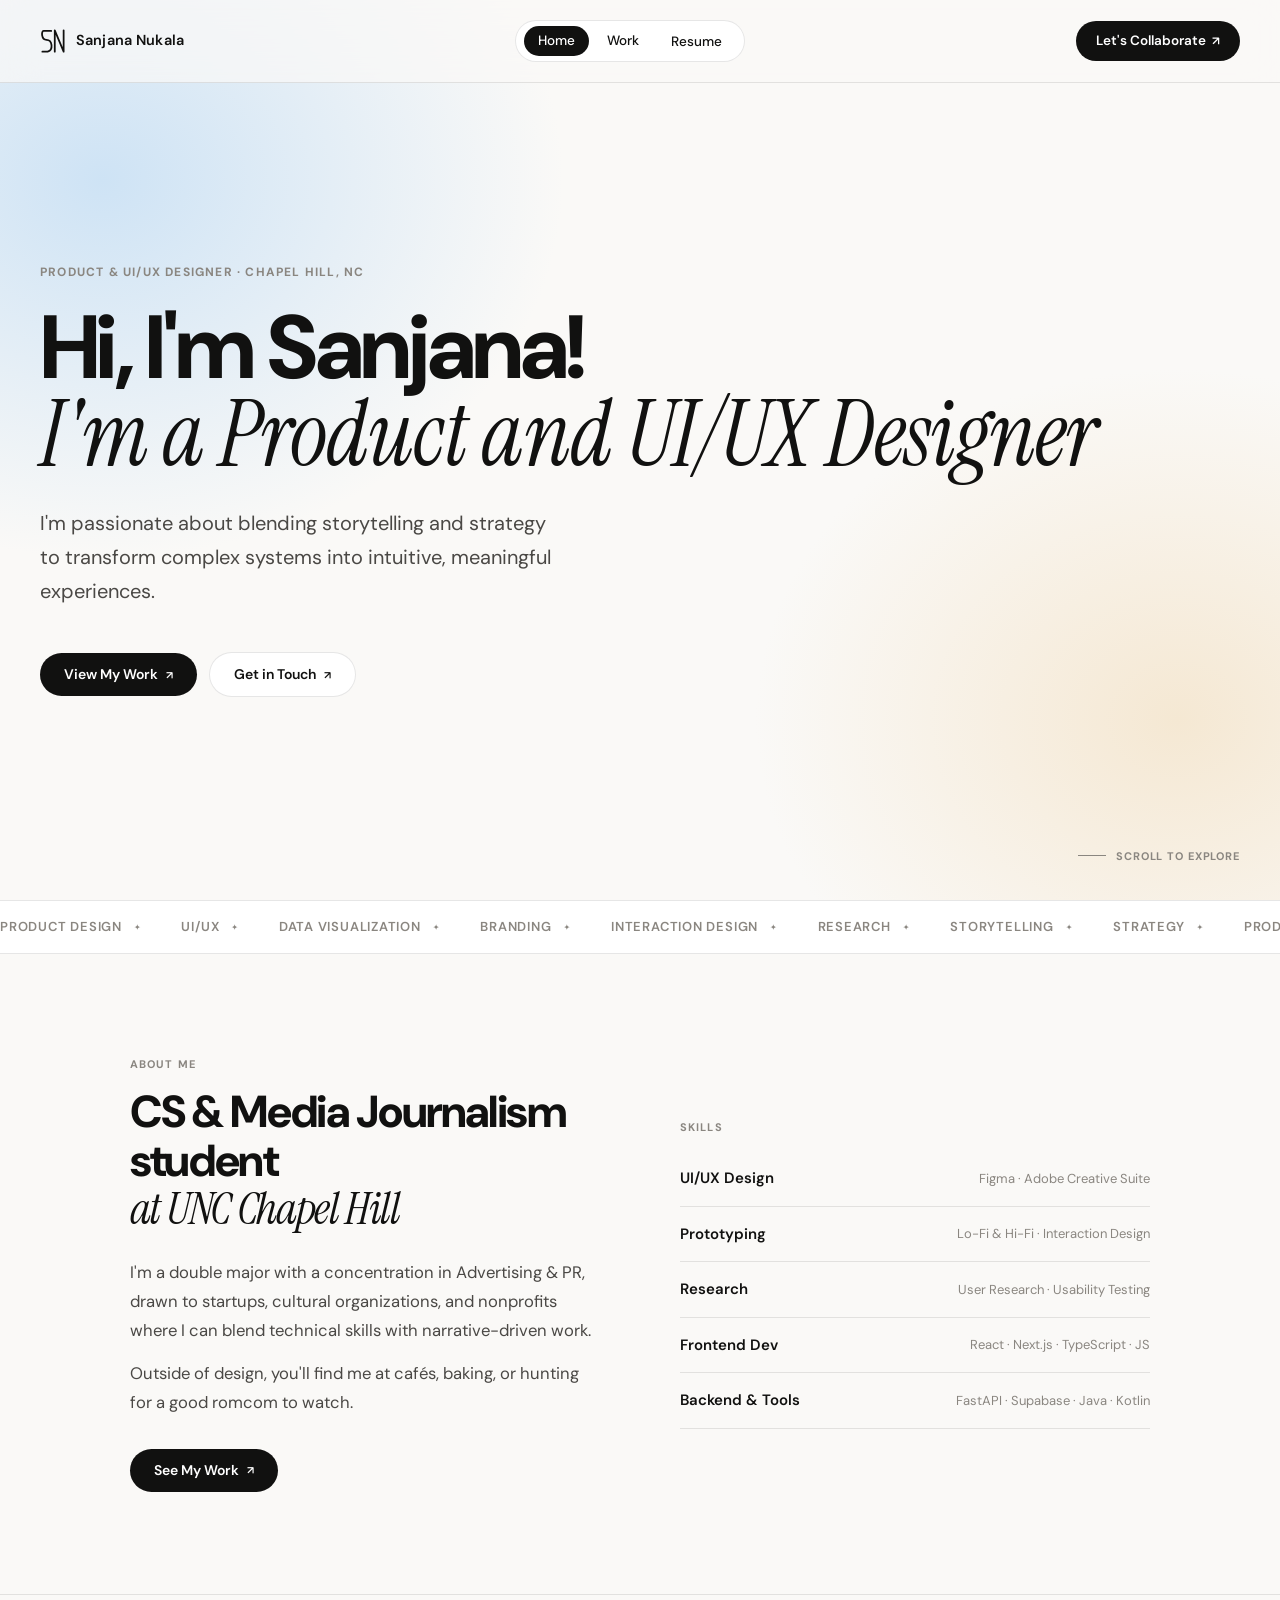
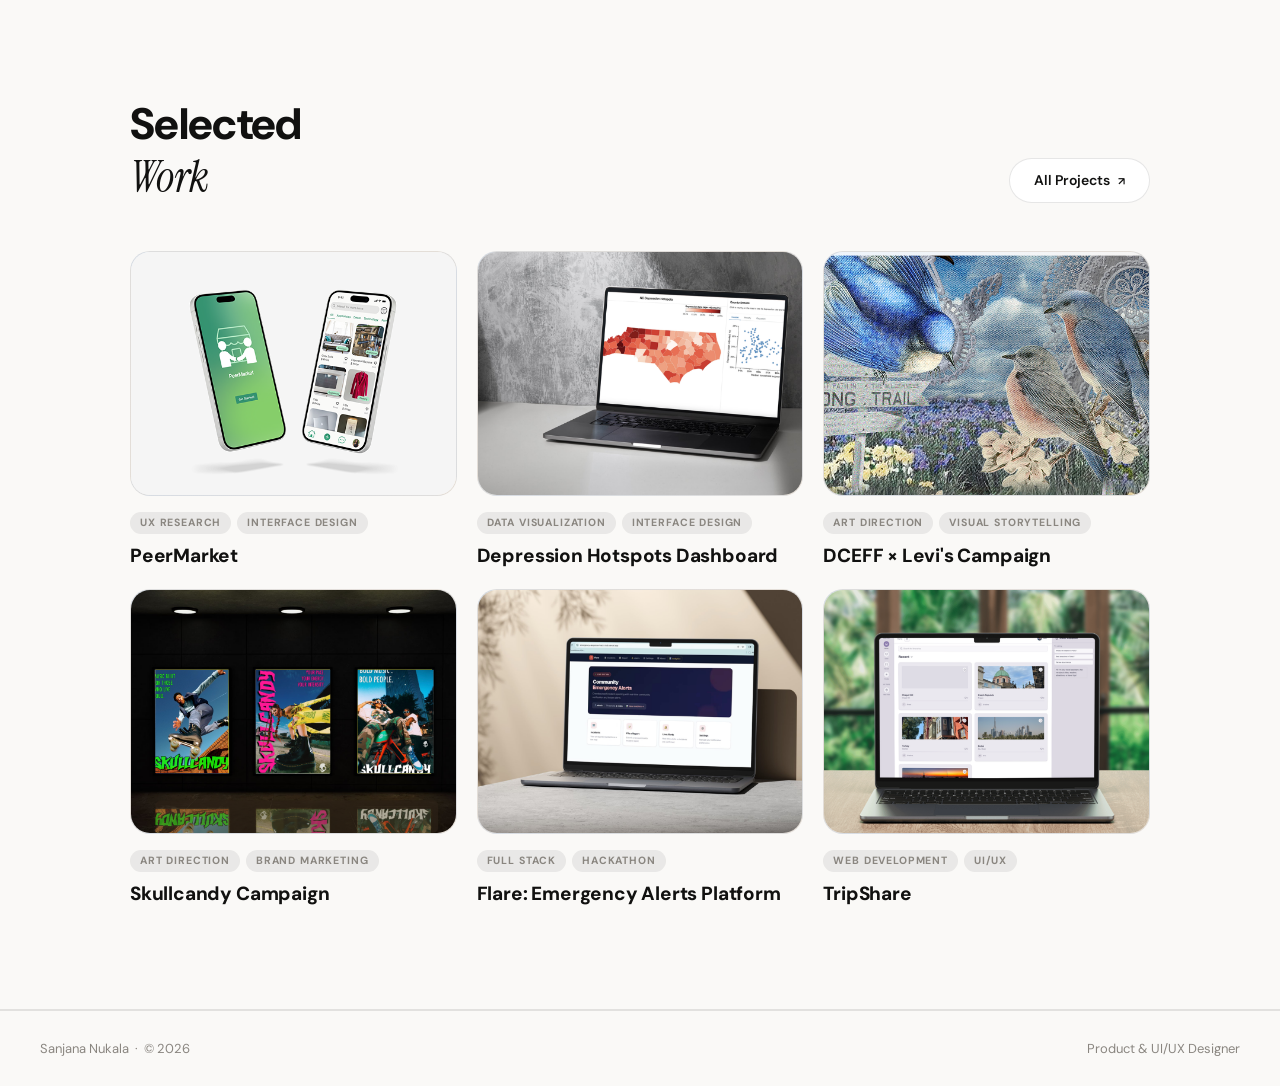
==== index.html @ a7bde126 "Intial commit" ====
<!DOCTYPE html>
<html lang="en">
<head>
  <meta charset="UTF-8" />
  <meta name="viewport" content="width=device-width, initial-scale=1.0" />
  <meta name="description" content="Sanjana Nukala — Product & UI/UX Designer blending storytelling and strategy." />
  <title>Sanjana Nukala — Product & UI/UX Designer</title>
  <link rel="stylesheet" href="css/global.css" />
  <link rel="stylesheet" href="css/home.css" />
</head>
<body>

  <!-- ── NAV ──────────────────────────────────────────────── -->
  <nav class="nav">
    <div class="nav-logo">
      <svg viewBox="0 0 44 44" fill="none" xmlns="http://www.w3.org/2000/svg" aria-hidden="true">
        <path d="M19 5H6C2 5 2 20 11 20C21 20 23 37 13 40H4"
              stroke="currentColor" stroke-width="3" stroke-linecap="round" stroke-linejoin="round"/>
        <path d="M25 4V40 M25 4L40 40 M40 4V40"
              stroke="currentColor" stroke-width="3" stroke-linecap="round" stroke-linejoin="round"/>
      </svg>
      Sanjana Nukala
    </div>
    <div class="nav-links">
      <a href="/" class="active">Home</a>
      <a href="/work/">Work</a>
      <button data-resume-trigger>Resume</button>
    </div>
    <a href="mailto:hello@youremail.com" class="nav-cta">Let's Collaborate</a>
  </nav>

  <!-- ── HERO ─────────────────────────────────────────────── -->
  <section class="hero">
    <p class="hero-eyebrow">Product & UI/UX Designer · Chapel Hill, NC</p>
    <h1>
      Hi, I'm Sanjana!<br />
      <em>I'm a Product and UI/UX Designer</em>
    </h1>
    <p class="hero-sub t-large">
      I'm passionate about blending storytelling and strategy to transform
      complex systems into intuitive, meaningful experiences.
    </p>
    <div class="hero-actions">
      <a href="/work/" class="btn btn-dark">View My Work</a>
      <a href="mailto:hello@youremail.com" class="btn btn-light">Get in Touch</a>
    </div>
    <div class="hero-scroll-hint">Scroll to explore</div>
  </section>

  <!-- ── MARQUEE ───────────────────────────────────────────── -->
  <div class="marquee-wrap" aria-hidden="true">
    <div class="marquee-track">
      <!-- Duplicate items for seamless loop -->
      <span class="marquee-item">Product Design</span>
      <span class="marquee-item">UI/UX</span>
      <span class="marquee-item">Data Visualization</span>
      <span class="marquee-item">Branding</span>
      <span class="marquee-item">Interaction Design</span>
      <span class="marquee-item">Research</span>
      <span class="marquee-item">Storytelling</span>
      <span class="marquee-item">Strategy</span>
      <span class="marquee-item">Product Design</span>
      <span class="marquee-item">UI/UX</span>
      <span class="marquee-item">Data Visualization</span>
      <span class="marquee-item">Branding</span>
      <span class="marquee-item">Interaction Design</span>
      <span class="marquee-item">Research</span>
      <span class="marquee-item">Storytelling</span>
      <span class="marquee-item">Strategy</span>
    </div>
  </div>

  <!-- ── ABOUT ─────────────────────────────────────────────── -->
  <section class="about-strip">
    <div class="container">
      <div class="about-grid reveal">
        <div class="about-text">
          <p class="t-label" style="margin-bottom:16px">About Me</p>
          <h2>CS & Media Journalism student<br/><em>at UNC Chapel Hill</em></h2>
          <p class="t-body" style="margin-top:20px">
            I'm a double major with a concentration in Advertising & PR,
            drawn to startups, cultural organizations, and nonprofits where
            I can blend technical skills with narrative-driven work.
          </p>
          <p class="t-body" style="margin-top:14px">
            Outside of design, you'll find me at cafés, baking, or hunting
            for a good romcom to watch.
          </p>
          <a href="/work/" class="btn btn-dark" style="margin-top:32px">See My Work</a>
        </div>

        <div class="skills-list">
          <p class="t-label" style="margin-bottom:16px">Skills</p>
          <div class="skill-row">
            <span class="skill-name">UI/UX Design</span>
            <span class="skill-level">Figma · Adobe Creative Suite</span>
          </div>
          <div class="skill-row">
            <span class="skill-name">Prototyping</span>
            <span class="skill-level">Lo-Fi & Hi-Fi · Interaction Design</span>
          </div>
          <div class="skill-row">
            <span class="skill-name">Research</span>
            <span class="skill-level">User Research · Usability Testing</span>
          </div>
          <div class="skill-row">
            <span class="skill-name">Frontend Dev</span>
            <span class="skill-level">React · Next.js · TypeScript · JS</span>
          </div>
          <div class="skill-row">
            <span class="skill-name">Backend & Tools</span>
            <span class="skill-level">FastAPI · Supabase · Java · Kotlin</span>
          </div>
        </div>
      </div>
    </div>
  </section>

  <!-- ── WORK PREVIEW ──────────────────────────────────────── -->
  <section class="work-preview">
    <div class="container">
      <div class="work-header reveal">
        <h2>Selected<br/><em>Work</em></h2>
        <a href="/work/" class="btn btn-light">All Projects</a>
      </div>

      <div class="work-grid">

        <!-- ── Work Card 1 ── -->
        <a href="work/peermarket/" class="work-card reveal">
          <div class="work-thumb">
            <img src="/resources/peermarket/iPhone 17 Pro Dual Floating Yellow Screen Mockup.png" alt="PeerMarket" onerror="this.style.display='none'" />
          </div>
          <div class="work-info">
            <div class="work-tags">
              <span class="work-tag">UX Research</span>
              <span class="work-tag">Interface Design</span>
            </div>
            <h3>PeerMarket</h3>
          </div>
        </a>

        <!-- ── Work Card 2 ── -->
        <a href="/work/depression-dashboard/" class="work-card reveal">
          <div class="work-thumb">
            <img src="resources/depression-dashboard/depression-dashboard-mockup.png" alt="Depression Hotspots Dashboard" onerror="this.style.display='none'" />
          </div>
          <div class="work-info">
            <div class="work-tags">
              <span class="work-tag">Data Visualization</span>
              <span class="work-tag">Interface Design</span>
            </div>
            <h3>Depression Hotspots Dashboard</h3>
          </div>
        </a>

        <!-- ── Work Card 3 ── -->
        <a href="/work/dceff-campaign/" class="work-card reveal">
          <div class="work-thumb">
            <img src="resources/dceffxlevis/dceff-mockup.png" alt="DCEFF × Levi's Campaign" onerror="this.style.display='none'" />
          </div>
          <div class="work-info">
            <div class="work-tags">
              <span class="work-tag">Art Direction</span>
              <span class="work-tag">Visual Storytelling</span>
            </div>
            <h3>DCEFF × Levi's Campaign</h3>
          </div>
        </a>

        <!-- ── Work Card 4 ── -->
        <a href="/work/skullcandy-campaign/" class="work-card reveal">
          <div class="work-thumb">
            <img src="resources/skullcandy/skullcandy mockup.png" alt="Skullcandy Campaign" onerror="this.style.display='none'" />
          </div>
          <div class="work-info">
            <div class="work-tags">
              <span class="work-tag">Art Direction</span>
              <span class="work-tag">Brand Marketing</span>
            </div>
            <h3>Skullcandy Campaign</h3>
          </div>
        </a>

        <!-- ── Work Card 5 ── -->
        <a href="/work/flare/" class="work-card reveal">
          <div class="work-thumb">
            <img src="resources/flare/flare_mockup.png" alt="Flare: Emergency Alerts Platform" onerror="this.style.display='none'" />
          </div>
          <div class="work-info">
            <div class="work-tags">
              <span class="work-tag">Full Stack</span>
              <span class="work-tag">Hackathon</span>
            </div>
            <h3>Flare: Emergency Alerts Platform</h3>
          </div>
        </a>

        <!-- ── Work Card 6 ── -->
        <a href="/work/tripshare/" class="work-card reveal">
          <div class="work-thumb">
            <img src="resources/tripshare/tripshare_mockup.png" alt="TripShare" onerror="this.style.display='none'" />
          </div>
          <div class="work-info">
            <div class="work-tags">
              <span class="work-tag">Web Development</span>
              <span class="work-tag">UI/UX</span>
            </div>
            <h3>TripShare</h3>
          </div>
        </a>

      </div>
    </div>
  </section>

  <!-- ── FOOTER ────────────────────────────────────────────── -->
  <footer class="site-footer">
    <p>Sanjana Nukala &nbsp;·&nbsp; © 2026</p>
    <p>Product & UI/UX Designer</p>
  </footer>

  <script src="js/main.js"></script>
</body>
</html>
---- css/global.css ----
/* ============================================================
   GLOBAL.CSS — Sanjana Nukala Portfolio
   Shared tokens, components, and utilities
   ============================================================ */

/* ── Google Fonts ────────────────────────────────────────── */
@import url('https://fonts.googleapis.com/css2?family=DM+Sans:ital,opsz,wght@0,9..40,300..800;1,9..40,300..800&family=Instrument+Serif:ital@0;1&display=swap');

/* ── CSS Variables ───────────────────────────────────────── */
:root {
  /* Colors */
  --bg:          #faf9f7;
  --bg-warm:     #fdf6ee;
  --bg-cool:     #eef4fb;
  --ink:         #111110;
  --ink-mid:     #4a4845;
  --ink-soft:    #8a8680;
  --border:      rgba(17,17,16,0.10);
  --tag-bg:      rgba(17,17,16,0.07);
  --tag-text:    #2c2c2a;

  /* Typography */
  --serif:  'Instrument Serif', Georgia, serif;
  --sans:   'DM Sans', system-ui, sans-serif;

  /* Spacing */
  --section-pad: clamp(60px, 8vw, 120px);
  --page-pad:    40px;
  --radius:      14px;
  --radius-lg:   20px;
  --radius-full: 99px;

  /* Shadows */
  --shadow-sm:  0 2px 12px rgba(0,0,0,0.05);
  --shadow-md:  0 8px 28px rgba(0,0,0,0.07);
  --shadow-lg:  0 20px 60px rgba(0,0,0,0.09);
}

/* ── Reset ───────────────────────────────────────────────── */
*, *::before, *::after { box-sizing: border-box; margin: 0; padding: 0; }
html { scroll-behavior: smooth; }
body {
  font-family: var(--sans);
  background: var(--bg);
  color: var(--ink);
  -webkit-font-smoothing: antialiased;
  overflow-x: hidden;
  line-height: 1.5;
}
img  { display: block; max-width: 100%; }
a    { text-decoration: none; color: inherit; }
ul   { list-style: none; }

/* ── Typography ─────────────────────────────────────────── */
.t-serif   { font-family: var(--serif); }
.t-italic  { font-family: var(--serif); font-style: italic; font-weight: 400; }
.t-label   {
  font-size: 11px; font-weight: 700;
  letter-spacing: 0.10em; text-transform: uppercase;
  color: var(--ink-soft);
}
.t-body    { font-size: clamp(15px, 1.3vw, 17px); color: var(--ink-mid); line-height: 1.75; }
.t-large   { font-size: clamp(17px, 1.6vw, 20px); color: var(--ink-mid); line-height: 1.7; }

/* ── Layout ─────────────────────────────────────────────── */
.container  { max-width: 1100px; margin: 0 auto; padding: 0 var(--page-pad); }
.section    { padding: var(--section-pad) 0; border-bottom: 1px solid var(--border); }
.section:last-of-type { border-bottom: none; }
.divider    { border: none; border-top: 1px solid var(--border); }

/* ── NAV ─────────────────────────────────────────────────── */
.nav {
  position: fixed; top: 0; left: 0; right: 0; z-index: 100;
  display: flex; align-items: center; justify-content: space-between;
  padding: 20px var(--page-pad);
  background: rgba(250,249,247,0.72);
  backdrop-filter: blur(18px);
  -webkit-backdrop-filter: blur(18px);
  border-bottom: 1px solid var(--border);
}
.nav-logo {
  display: flex; align-items: center; gap: 10px;
  font-weight: 600; font-size: 14.5px; letter-spacing: 0.01em;
}
.nav-logo svg { width: 26px; height: 26px; }
.nav-links {
  display: flex; align-items: center; gap: 4px;
  background: white; border: 1px solid var(--border);
  border-radius: var(--radius-full); padding: 5px 8px;
}
.nav-links a {
  font-size: 13.5px; font-weight: 500; padding: 5px 14px;
  border-radius: var(--radius-full); transition: background 0.2s, color 0.2s;
}
.nav-links a.active { background: var(--ink); color: white; }
.nav-links a:hover:not(.active) { background: rgba(0,0,0,0.05); }
.nav-cta {
  background: var(--ink); color: white;
  border-radius: var(--radius-full); padding: 10px 20px;
  font-size: 13.5px; font-weight: 600;
  display: flex; align-items: center; gap: 6px;
  transition: opacity 0.2s;
}
.nav-cta::after { content: "↗"; font-size: 12px; }
.nav-cta:hover  { opacity: 0.8; }

/* ── FOOTER ──────────────────────────────────────────────── */
.site-footer {
  border-top: 1px solid var(--border);
  padding: 28px var(--page-pad);
  display: flex; justify-content: space-between; align-items: center;
}
.site-footer p { font-size: 13px; color: var(--ink-soft); }

/* Footer case-study prev/next nav */
.footer-nav {
  padding: 60px 0;
  border-top: 1px solid var(--border);
  display: flex; justify-content: space-between; align-items: center;
}
.footer-nav-link { display: flex; flex-direction: column; gap: 6px; }
.footer-nav-link.right { text-align: right; }
.footer-nav-link .nav-dir  { font-size: 11px; font-weight: 700; letter-spacing: 0.1em; text-transform: uppercase; color: var(--ink-soft); }
.footer-nav-link .nav-title { font-size: clamp(16px, 2vw, 22px); font-weight: 800; letter-spacing: -0.025em; transition: opacity 0.2s; }
.footer-nav-link:hover .nav-title { opacity: 0.45; }

/* ── CHIPS & TAGS ────────────────────────────────────────── */
.chip {
  border: 1px solid var(--border); border-radius: var(--radius-full);
  padding: 7px 16px; font-size: 13px; font-weight: 500;
  background: rgba(255,255,255,0.7); display: inline-block;
}
.tag {
  display: inline-flex; align-items: center; gap: 6px;
  background: var(--tag-bg); color: var(--tag-text);
  border-radius: var(--radius-full); padding: 6px 14px;
  font-size: 12px; font-weight: 600; letter-spacing: 0.04em;
  text-transform: uppercase;
}
.tag.dot::before {
  content: ""; width: 7px; height: 7px; border-radius: 50%;
  background: #3b82f6; flex-shrink: 0;
}

/* ── CARDS ───────────────────────────────────────────────── */
.card {
  background: white; border: 1px solid var(--border);
  border-radius: 16px; overflow: hidden;
  transition: transform 0.25s ease, box-shadow 0.25s ease;
}
.card:hover { transform: translateY(-4px); box-shadow: var(--shadow-md); }
.card-body { padding: 24px; }

/* ── CALLOUT ─────────────────────────────────────────────── */
.callout {
  background: linear-gradient(135deg, var(--bg-cool), var(--bg-warm));
  border: 1px solid var(--border);
  border-radius: var(--radius-lg);
  padding: 36px 40px;
  margin: 40px 0;
}
.callout p {
  font-family: var(--serif); font-style: italic;
  font-size: clamp(18px, 2vw, 24px); line-height: 1.55;
}

/* ── BUTTONS ─────────────────────────────────────────────── */
.btn {
  display: inline-flex; align-items: center; gap: 8px;
  border-radius: var(--radius-full); padding: 11px 24px;
  font-family: var(--sans); font-size: 14px; font-weight: 600;
  transition: opacity 0.2s, transform 0.15s;
  cursor: pointer;
}
.btn:hover { opacity: 0.85; transform: translateY(-1px); }
.btn-dark  { background: var(--ink); color: white; }
.btn-light { background: white; color: var(--ink); border: 1px solid var(--border); }
.btn::after { content: "↗"; font-size: 11px; }

/* ── SCROLL REVEAL ───────────────────────────────────────── */
.reveal {
  opacity: 0; transform: translateY(22px);
  transition: opacity 0.75s ease, transform 0.75s ease;
}
.reveal.visible { opacity: 1; transform: none; }

/* ── ANIMATIONS ──────────────────────────────────────────── */
@keyframes fadeUp {
  from { opacity: 0; transform: translateY(18px); }
  to   { opacity: 1; transform: translateY(0); }
}
@keyframes fadeIn {
  from { opacity: 0; }
  to   { opacity: 1; }
}

/* ── RESUME NAV BUTTON ───────────────────────────────────── */
.nav-links [data-resume-trigger] {
  font-size: 13.5px; font-weight: 500; padding: 5px 14px;
  border-radius: var(--radius-full);
  transition: background 0.2s, color 0.2s;
  background: none; border: none; cursor: pointer;
  color: inherit; font-family: var(--sans);
}
.nav-links [data-resume-trigger]:hover { background: rgba(0,0,0,0.05); }

/* ── RESUME MODAL ────────────────────────────────────────── */
#resume-modal {
  display: none;
  position: fixed; inset: 0; z-index: 1000;
  align-items: center; justify-content: center;
  padding: 24px;
}
#resume-modal.open { display: flex; }
.resume-modal-backdrop {
  position: absolute; inset: 0;
  background: rgba(17,17,16,0.55);
  backdrop-filter: blur(10px);
  -webkit-backdrop-filter: blur(10px);
}
.resume-modal-panel {
  position: relative; z-index: 1;
  background: white; border-radius: 20px;
  width: 100%; max-width: 860px;
  height: 90vh; max-height: 1000px;
  display: flex; flex-direction: column;
  overflow: hidden;
  box-shadow: var(--shadow-lg);
  animation: modalSlideUp 0.25s ease;
}
@keyframes modalSlideUp {
  from { opacity: 0; transform: translateY(16px) scale(0.98); }
  to   { opacity: 1; transform: none; }
}
.resume-modal-toolbar {
  display: flex; align-items: center; justify-content: space-between;
  padding: 14px 20px;
  border-bottom: 1px solid var(--border);
  background: white; flex-shrink: 0;
}
.resume-modal-title {
  font-size: 13.5px; font-weight: 600; color: var(--ink);
}
.resume-modal-actions { display: flex; align-items: center; gap: 10px; }
.resume-open-link {
  font-size: 12px; font-weight: 700; color: var(--ink);
  background: var(--tag-bg); border: 1px solid var(--border);
  border-radius: 99px; padding: 5px 14px;
  display: inline-flex; align-items: center; gap: 5px;
  transition: background 0.2s;
}
.resume-open-link::after { content: "↗"; font-size: 10px; }
.resume-open-link:hover { background: var(--border); }
.resume-modal-close {
  width: 32px; height: 32px; border-radius: 50%;
  background: var(--tag-bg); border: 1px solid var(--border);
  font-size: 14px; cursor: pointer; color: var(--ink-mid);
  display: flex; align-items: center; justify-content: center;
  transition: background 0.2s, color 0.2s;
}
.resume-modal-close:hover { background: var(--ink); color: white; }
.resume-modal-frame {
  flex: 1; border: none; width: 100%;
  background: #f5f5f3;
}

/* ── RESPONSIVE ──────────────────────────────────────────── */
@media (max-width: 900px) {
  :root { --page-pad: 20px; }
  .nav-cta { display: none; }
  .footer-nav { flex-direction: column; gap: 40px; text-align: center; }
  .footer-nav-link.right { text-align: center; }
  .site-footer { flex-direction: column; gap: 10px; text-align: center; }
}
@media (max-width: 600px) {
  #resume-modal { padding: 12px; }
  .resume-modal-panel { height: 95vh; border-radius: 14px; }
}
---- css/home.css ----
/* ============================================================
   HOME.CSS — index.html specific styles
   ============================================================ */

/* ── HERO ────────────────────────────────────────────────── */
.hero {
  min-height: 100vh;
  display: flex; flex-direction: column; justify-content: center;
  padding: 140px var(--page-pad) 80px;
  background:
    radial-gradient(ellipse 60% 70% at 8%  20%, #cee3f5 0%, transparent 60%),
    radial-gradient(ellipse 55% 65% at 92% 80%, #f5e8d3 0%, transparent 60%),
    var(--bg);
  position: relative; overflow: hidden;
}
.hero-eyebrow {
  font-size: 12px; font-weight: 700; letter-spacing: 0.1em;
  text-transform: uppercase; color: var(--ink-soft);
  margin-bottom: 24px;
  opacity: 0; animation: fadeUp 0.7s 0.1s ease forwards;
}
.hero h1 {
  font-size: clamp(52px, 7vw, 100px);
  font-weight: 800; letter-spacing: -0.04em;
  line-height: 0.97;
  opacity: 0; animation: fadeUp 0.8s 0.2s ease forwards;
}
.hero h1 em {
  font-family: var(--serif); font-style: italic; font-weight: 400;
  letter-spacing: -0.01em;
}
.hero-sub {
  margin-top: 28px;
  max-width: 520px;
  opacity: 0; animation: fadeUp 0.8s 0.35s ease forwards;
}
.hero-actions {
  margin-top: 44px;
  display: flex; flex-wrap: wrap; align-items: center; gap: 12px;
  opacity: 0; animation: fadeUp 0.8s 0.45s ease forwards;
}
.hero-scroll-hint {
  position: absolute; bottom: 36px; right: var(--page-pad);
  display: flex; align-items: center; gap: 10px;
  font-size: 11px; font-weight: 700; letter-spacing: 0.08em;
  text-transform: uppercase; color: var(--ink-soft);
  opacity: 0; animation: fadeUp 0.8s 0.65s ease forwards;
}
.hero-scroll-hint::before {
  content: ""; width: 28px; height: 1px; background: var(--ink-soft);
}

/* ── MARQUEE ─────────────────────────────────────────────── */
.marquee-wrap {
  border-top: 1px solid var(--border);
  border-bottom: 1px solid var(--border);
  overflow: hidden; padding: 16px 0;
  background: white;
}
.marquee-track {
  display: flex; gap: 40px; width: max-content;
  animation: marquee 22s linear infinite;
}
.marquee-wrap:hover .marquee-track { animation-play-state: paused; }
.marquee-item {
  display: flex; align-items: center; gap: 12px;
  font-size: 13px; font-weight: 600; letter-spacing: 0.06em;
  text-transform: uppercase; color: var(--ink-soft);
  white-space: nowrap;
}
.marquee-item::after {
  content: "✦"; font-size: 8px; color: var(--ink-soft);
}
@keyframes marquee {
  from { transform: translateX(0); }
  to   { transform: translateX(-50%); }
}

/* ── ABOUT STRIP ─────────────────────────────────────────── */
.about-strip {
  padding: var(--section-pad) 0;
  border-bottom: 1px solid var(--border);
}
.about-grid {
  display: grid; grid-template-columns: 1fr 1fr;
  gap: 80px; align-items: center;
}
.about-text h2 {
  font-size: clamp(28px, 3.5vw, 46px);
  font-weight: 800; letter-spacing: -0.03em;
  line-height: 1.08; margin-bottom: 24px;
}
.about-text h2 em {
  font-family: var(--serif); font-style: italic; font-weight: 400;
}
.about-stats {
  display: grid; grid-template-columns: 1fr 1fr;
  gap: 24px; margin-top: 40px;
}
.stat-item .stat-num {
  font-size: clamp(32px, 4vw, 52px);
  font-weight: 800; letter-spacing: -0.04em;
  line-height: 1;
}
.stat-item .stat-num em {
  font-family: var(--serif); font-style: italic; font-weight: 400;
}
.stat-item p {
  font-size: 13px; color: var(--ink-soft); margin-top: 6px;
  font-weight: 500; text-transform: uppercase; letter-spacing: 0.05em;
}

/* ── SKILLS LIST ─────────────────────────────────────────── */
.skills-list {
  display: flex; flex-direction: column; gap: 0;
}
.skill-row {
  display: flex; justify-content: space-between; align-items: center;
  padding: 16px 0; border-bottom: 1px solid var(--border);
}
.skill-row:first-child { border-top: 1px solid var(--border); }
.skill-name  { font-size: 15px; font-weight: 600; }
.skill-level { font-size: 13px; color: var(--ink-soft); }

/* ── WORK GRID (home preview) ────────────────────────────── */
.work-preview {
  padding: var(--section-pad) 0;
  border-bottom: 1px solid var(--border);
}
.work-header {
  display: flex; justify-content: space-between; align-items: flex-end;
  margin-bottom: 48px;
}
.work-header h2 {
  font-size: clamp(28px, 3.5vw, 44px);
  font-weight: 800; letter-spacing: -0.015em; line-height: 1.2;
}
.work-header h2 em {
  font-family: var(--serif); font-style: italic; font-weight: 400;
}
.work-grid {
  display: grid; grid-template-columns: repeat(3, 1fr);
  gap: 20px;
}
.work-card { position: relative; display: block; }
.work-card .work-thumb {
  width: 100%; aspect-ratio: 4/3;
  background: linear-gradient(135deg, var(--bg-cool), var(--bg-warm));
  border-radius: var(--radius-lg); overflow: hidden;
  border: 1px solid var(--border);
  display: flex; align-items: center; justify-content: center;
  transition: transform 0.3s ease, box-shadow 0.3s ease;
}
.work-card:hover .work-thumb {
  transform: translateY(-4px);
  box-shadow: var(--shadow-md);
}
.work-card .work-thumb img { width: 100%; height: 100%; object-fit: cover; }
.work-info { margin-top: 16px; }
.work-tags {
  display: flex; flex-wrap: wrap; gap: 6px;
  margin-bottom: 10px;
}
.work-tag {
  font-size: 10.5px; font-weight: 700; letter-spacing: 0.08em;
  text-transform: uppercase; color: var(--ink-soft);
  background: var(--tag-bg); border-radius: var(--radius-full);
  padding: 3px 10px;
}
.work-info h3 {
  font-size: clamp(15px, 1.5vw, 19px); font-weight: 800;
  letter-spacing: -0.01em; line-height: 1.3; transition: opacity 0.2s;
}
.work-card:hover .work-info h3 { opacity: 0.5; }

/* ── RESPONSIVE: HOME ────────────────────────────────────── */
@media (max-width: 1100px) {
  .work-grid { grid-template-columns: repeat(2, 1fr); }
}
@media (max-width: 900px) {
  .hero h1 { font-size: clamp(44px, 11vw, 70px); }
  .about-grid { grid-template-columns: 1fr; gap: 48px; }
  .work-grid  { grid-template-columns: 1fr; }
  .work-header { flex-direction: column; align-items: flex-start; gap: 16px; }
}
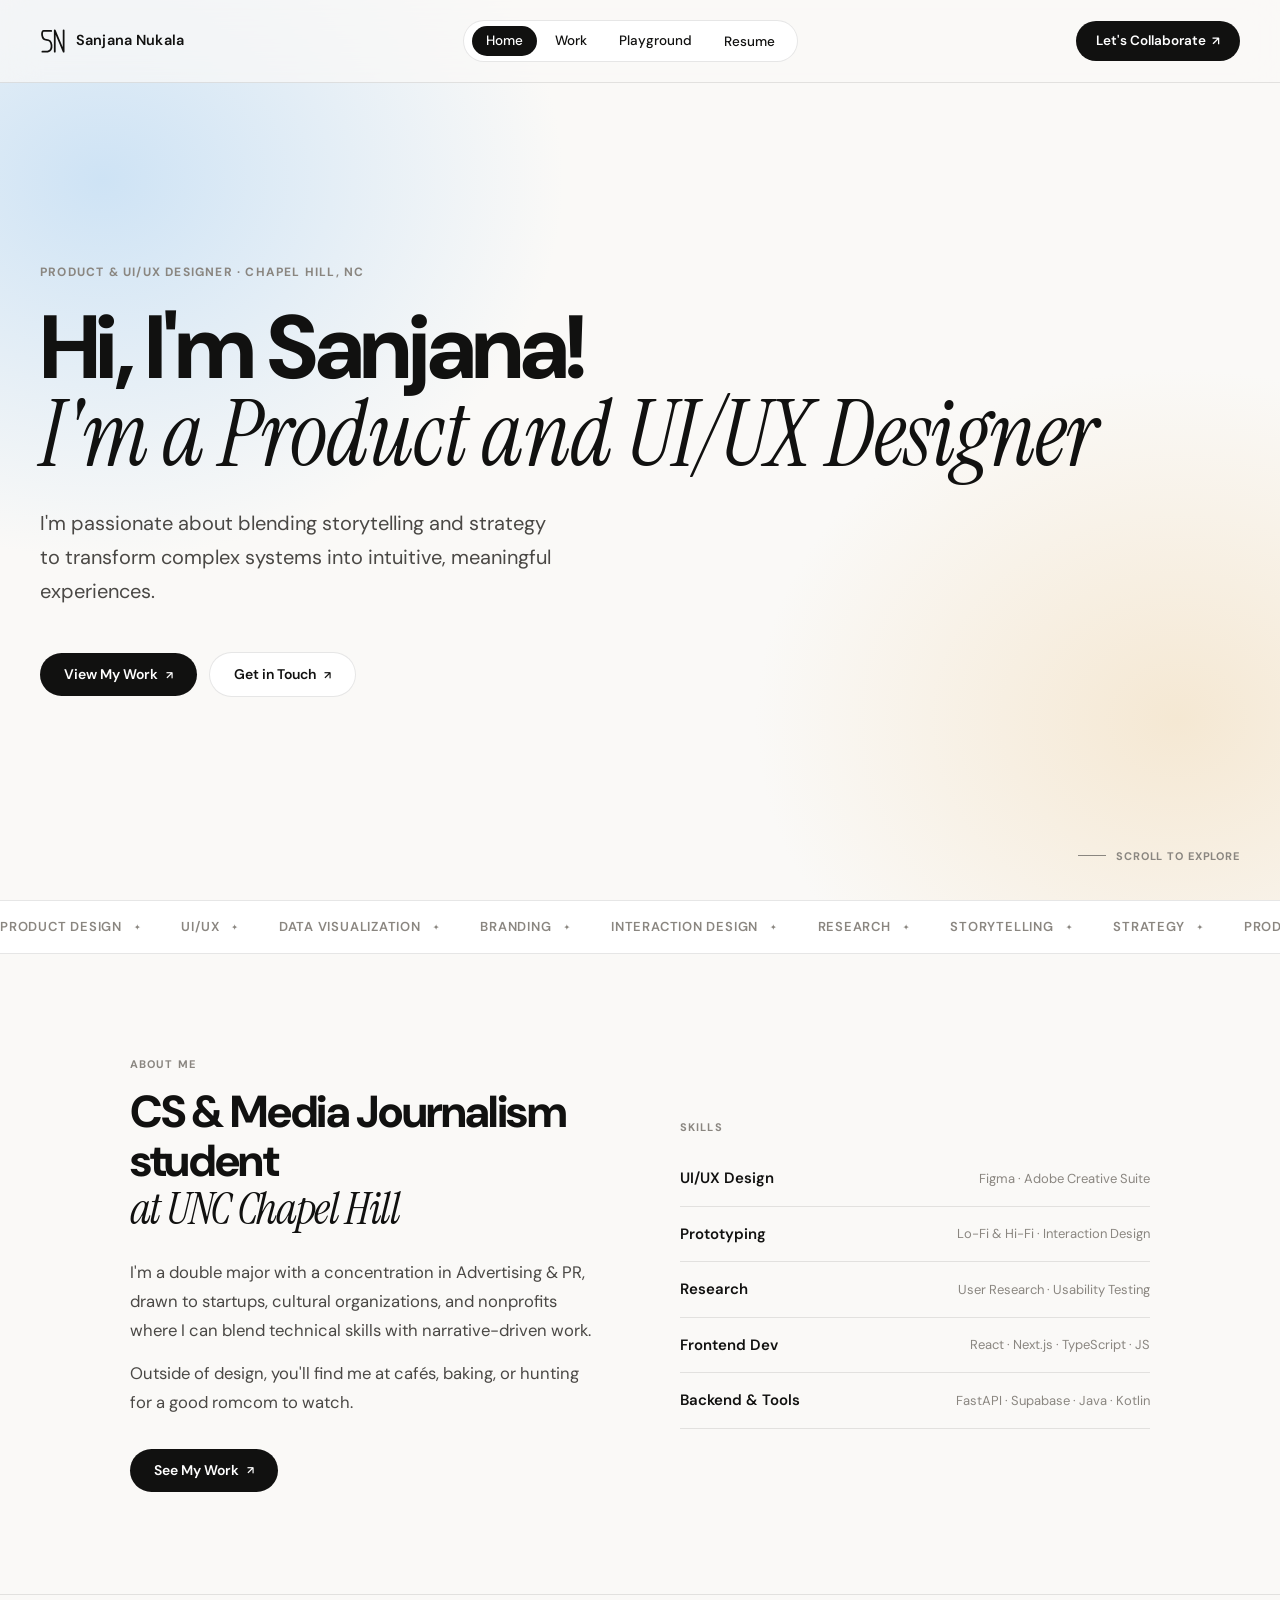
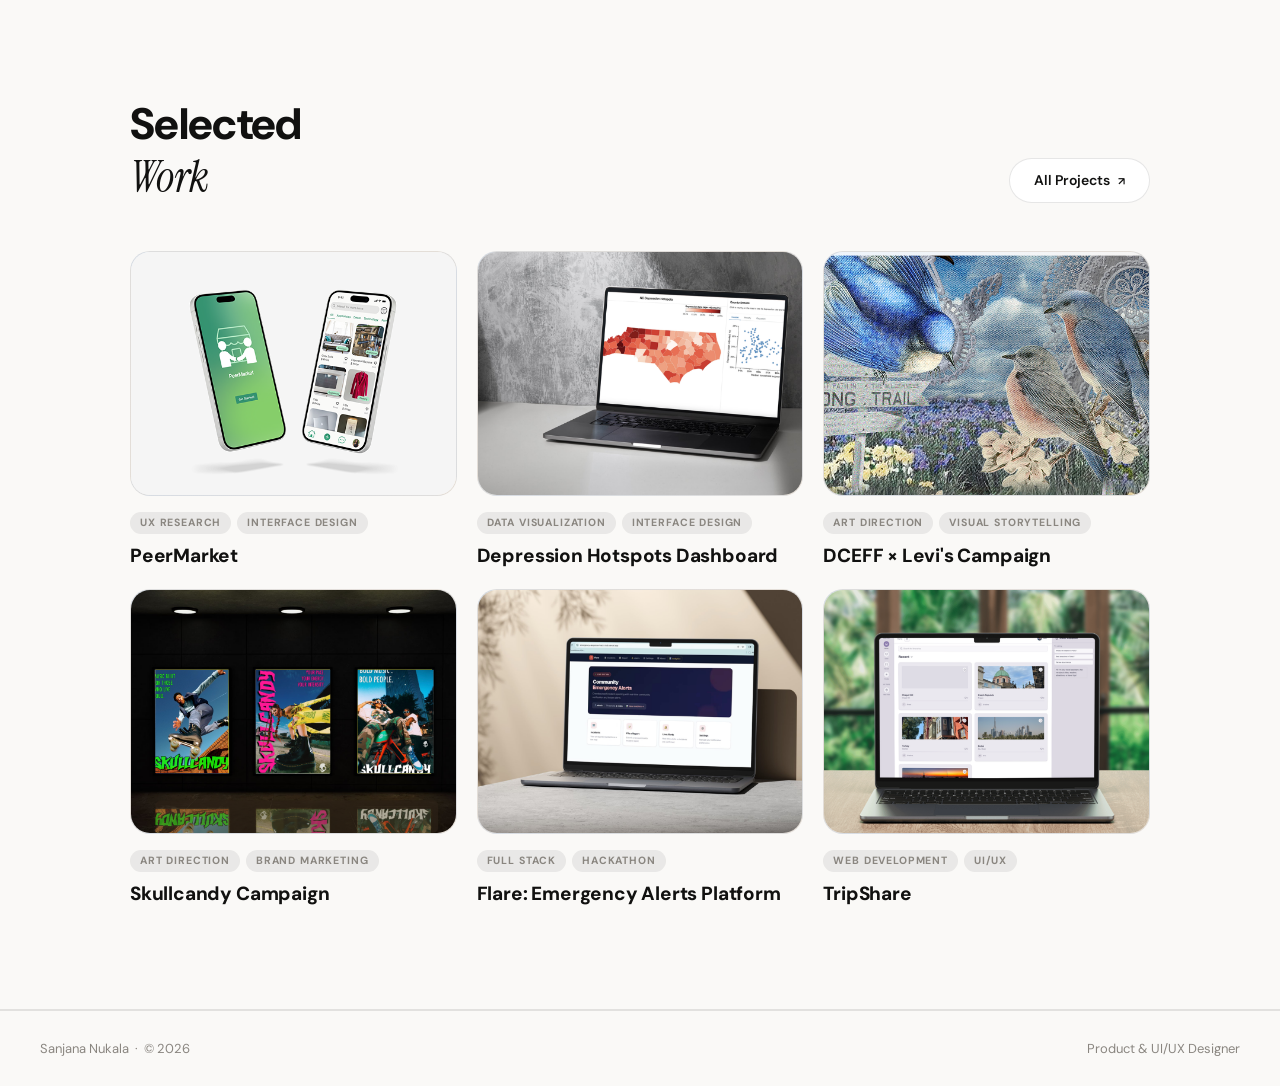
==== commit 4ff10755: "Playground page" ====
--- a/index.html
+++ b/index.html
@@ -24,6 +24,7 @@
     <div class="nav-links">
       <a href="/" class="active">Home</a>
       <a href="/work/">Work</a>
+      <a href="/playground/">Playground</a>
       <button data-resume-trigger>Resume</button>
     </div>
     <a href="mailto:hello@youremail.com" class="nav-cta">Let's Collaborate</a>
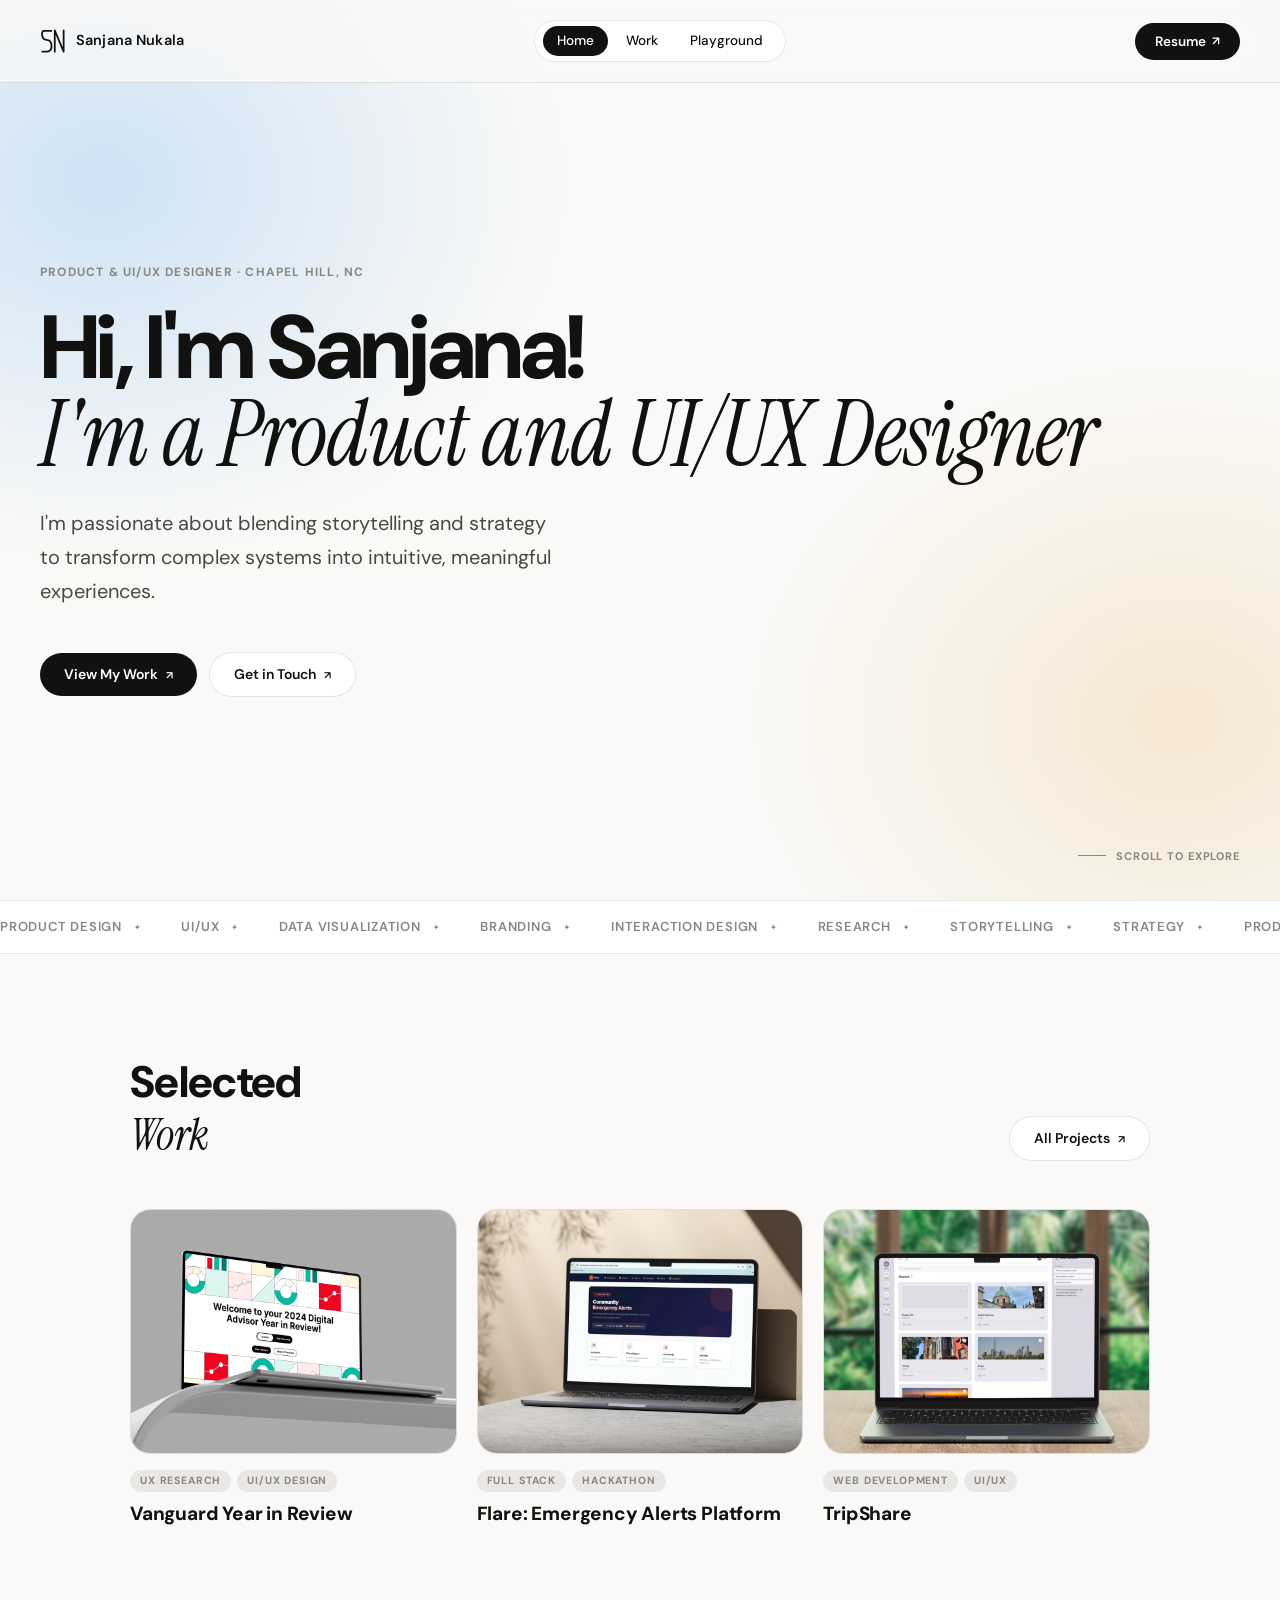
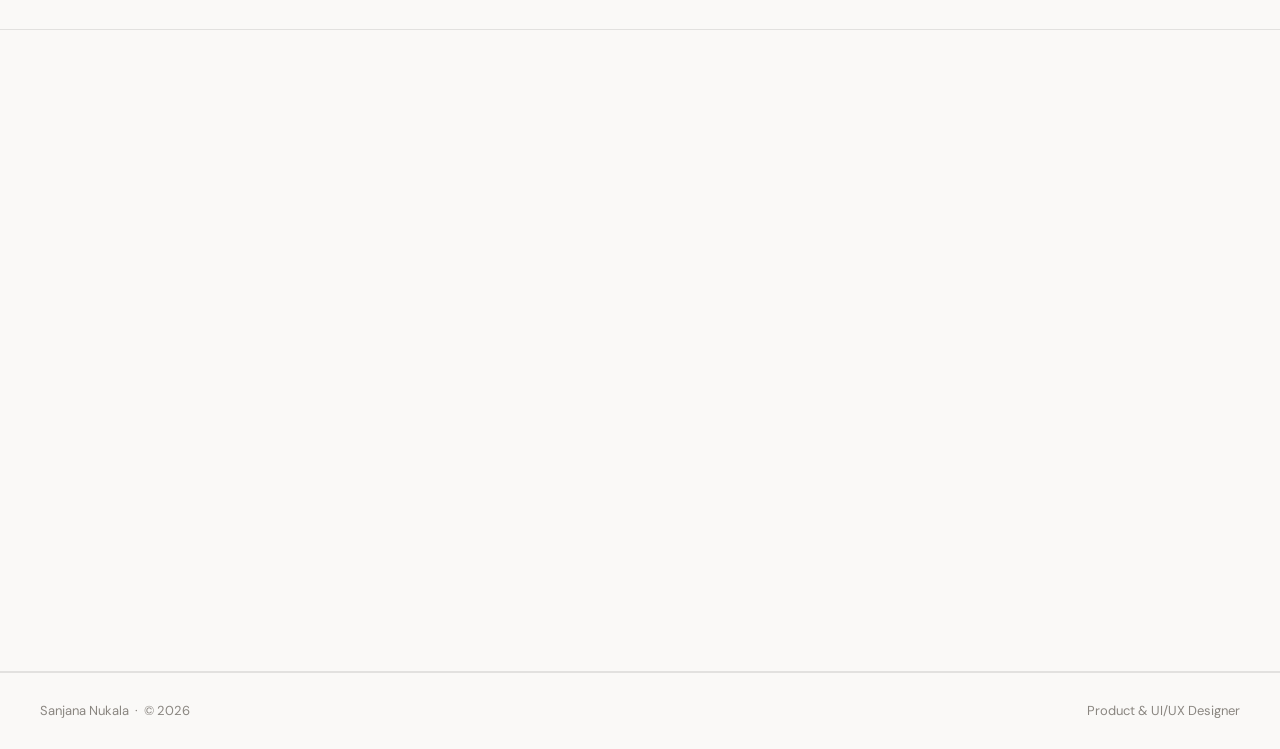
==== commit bc2fd105: "Updated structure" ====
--- a/index.html
+++ b/index.html
@@ -10,25 +10,7 @@
 </head>
 <body>
 
-  <!-- ── NAV ──────────────────────────────────────────────── -->
-  <nav class="nav">
-    <div class="nav-logo">
-      <svg viewBox="0 0 44 44" fill="none" xmlns="http://www.w3.org/2000/svg" aria-hidden="true">
-        <path d="M19 5H6C2 5 2 20 11 20C21 20 23 37 13 40H4"
-              stroke="currentColor" stroke-width="3" stroke-linecap="round" stroke-linejoin="round"/>
-        <path d="M25 4V40 M25 4L40 40 M40 4V40"
-              stroke="currentColor" stroke-width="3" stroke-linecap="round" stroke-linejoin="round"/>
-      </svg>
-      Sanjana Nukala
-    </div>
-    <div class="nav-links">
-      <a href="/" class="active">Home</a>
-      <a href="/work/">Work</a>
-      <a href="/playground/">Playground</a>
-      <button data-resume-trigger>Resume</button>
-    </div>
-    <a href="mailto:hello@youremail.com" class="nav-cta">Let's Collaborate</a>
-  </nav>
+  <site-header></site-header>
 
   <!-- ── HERO ─────────────────────────────────────────────── -->
   <section class="hero">
@@ -70,6 +52,62 @@
       <span class="marquee-item">Strategy</span>
     </div>
   </div>
+
+  <!-- ── WORK PREVIEW ──────────────────────────────────────── -->
+  <section class="work-preview">
+    <div class="container">
+      <div class="work-header reveal">
+        <h2>Selected<br/><em>Work</em></h2>
+        <a href="/work/" class="btn btn-light">All Projects</a>
+      </div>
+
+      <div class="work-grid">
+
+        <!-- ── Work Card 1 ── -->
+        <a href="/work/vanguard-redesign/" class="work-card reveal">
+          <div class="work-thumb">
+            <img src="work/vanguard-redesign/assets/vanguard-mock.png" alt="Vanguard Year in Review Redesign" onerror="this.style.display='none'" />
+          </div>
+          <div class="work-info">
+            <div class="work-tags">
+              <span class="work-tag">UX Research</span>
+              <span class="work-tag">UI/UX Design</span>
+            </div>
+            <h3>Vanguard Year in Review</h3>
+          </div>
+        </a>
+
+        <!-- ── Work Card 2 ── -->
+        <a href="/work/flare/" class="work-card reveal">
+          <div class="work-thumb">
+            <img src="resources/flare/flare_mockup.png" alt="Flare: Emergency Alerts Platform" onerror="this.style.display='none'" />
+          </div>
+          <div class="work-info">
+            <div class="work-tags">
+              <span class="work-tag">Full Stack</span>
+              <span class="work-tag">Hackathon</span>
+            </div>
+            <h3>Flare: Emergency Alerts Platform</h3>
+          </div>
+        </a>
+
+        <!-- ── Work Card 3 ── -->
+        <a href="/work/tripshare/" class="work-card reveal">
+          <div class="work-thumb">
+            <img src="resources/tripshare/tripshare_mockup.png" alt="TripShare" onerror="this.style.display='none'" />
+          </div>
+          <div class="work-info">
+            <div class="work-tags">
+              <span class="work-tag">Web Development</span>
+              <span class="work-tag">UI/UX</span>
+            </div>
+            <h3>TripShare</h3>
+          </div>
+        </a>
+
+      </div>
+    </div>
+  </section>
 
   <!-- ── ABOUT ─────────────────────────────────────────────── -->
   <section class="about-strip">
@@ -117,104 +155,6 @@
     </div>
   </section>
 
-  <!-- ── WORK PREVIEW ──────────────────────────────────────── -->
-  <section class="work-preview">
-    <div class="container">
-      <div class="work-header reveal">
-        <h2>Selected<br/><em>Work</em></h2>
-        <a href="/work/" class="btn btn-light">All Projects</a>
-      </div>
-
-      <div class="work-grid">
-
-        <!-- ── Work Card 1 ── -->
-        <a href="work/peermarket/" class="work-card reveal">
-          <div class="work-thumb">
-            <img src="/resources/peermarket/iPhone 17 Pro Dual Floating Yellow Screen Mockup.png" alt="PeerMarket" onerror="this.style.display='none'" />
-          </div>
-          <div class="work-info">
-            <div class="work-tags">
-              <span class="work-tag">UX Research</span>
-              <span class="work-tag">Interface Design</span>
-            </div>
-            <h3>PeerMarket</h3>
-          </div>
-        </a>
-
-        <!-- ── Work Card 2 ── -->
-        <a href="/work/depression-dashboard/" class="work-card reveal">
-          <div class="work-thumb">
-            <img src="resources/depression-dashboard/depression-dashboard-mockup.png" alt="Depression Hotspots Dashboard" onerror="this.style.display='none'" />
-          </div>
-          <div class="work-info">
-            <div class="work-tags">
-              <span class="work-tag">Data Visualization</span>
-              <span class="work-tag">Interface Design</span>
-            </div>
-            <h3>Depression Hotspots Dashboard</h3>
-          </div>
-        </a>
-
-        <!-- ── Work Card 3 ── -->
-        <a href="/work/dceff-campaign/" class="work-card reveal">
-          <div class="work-thumb">
-            <img src="resources/dceffxlevis/dceff-mockup.png" alt="DCEFF × Levi's Campaign" onerror="this.style.display='none'" />
-          </div>
-          <div class="work-info">
-            <div class="work-tags">
-              <span class="work-tag">Art Direction</span>
-              <span class="work-tag">Visual Storytelling</span>
-            </div>
-            <h3>DCEFF × Levi's Campaign</h3>
-          </div>
-        </a>
-
-        <!-- ── Work Card 4 ── -->
-        <a href="/work/skullcandy-campaign/" class="work-card reveal">
-          <div class="work-thumb">
-            <img src="resources/skullcandy/skullcandy mockup.png" alt="Skullcandy Campaign" onerror="this.style.display='none'" />
-          </div>
-          <div class="work-info">
-            <div class="work-tags">
-              <span class="work-tag">Art Direction</span>
-              <span class="work-tag">Brand Marketing</span>
-            </div>
-            <h3>Skullcandy Campaign</h3>
-          </div>
-        </a>
-
-        <!-- ── Work Card 5 ── -->
-        <a href="/work/flare/" class="work-card reveal">
-          <div class="work-thumb">
-            <img src="resources/flare/flare_mockup.png" alt="Flare: Emergency Alerts Platform" onerror="this.style.display='none'" />
-          </div>
-          <div class="work-info">
-            <div class="work-tags">
-              <span class="work-tag">Full Stack</span>
-              <span class="work-tag">Hackathon</span>
-            </div>
-            <h3>Flare: Emergency Alerts Platform</h3>
-          </div>
-        </a>
-
-        <!-- ── Work Card 6 ── -->
-        <a href="/work/tripshare/" class="work-card reveal">
-          <div class="work-thumb">
-            <img src="resources/tripshare/tripshare_mockup.png" alt="TripShare" onerror="this.style.display='none'" />
-          </div>
-          <div class="work-info">
-            <div class="work-tags">
-              <span class="work-tag">Web Development</span>
-              <span class="work-tag">UI/UX</span>
-            </div>
-            <h3>TripShare</h3>
-          </div>
-        </a>
-
-      </div>
-    </div>
-  </section>
-
   <!-- ── FOOTER ────────────────────────────────────────────── -->
   <footer class="site-footer">
     <p>Sanjana Nukala &nbsp;·&nbsp; © 2026</p>
--- a/css/global.css
+++ b/css/global.css
@@ -69,6 +69,7 @@
 .divider    { border: none; border-top: 1px solid var(--border); }
 
 /* ── NAV ─────────────────────────────────────────────────── */
+site-header { display: block; }
 .nav {
   position: fixed; top: 0; left: 0; right: 0; z-index: 100;
   display: flex; align-items: center; justify-content: space-between;
@@ -99,6 +100,7 @@
   border-radius: var(--radius-full); padding: 10px 20px;
   font-size: 13.5px; font-weight: 600;
   display: flex; align-items: center; gap: 6px;
+  border: none; cursor: pointer; font-family: var(--sans);
   transition: opacity 0.2s;
 }
 .nav-cta::after { content: "↗"; font-size: 12px; }
@@ -264,15 +266,64 @@
   background: #f5f5f3;
 }
 
+/* ── NAV HAMBURGER ───────────────────────────────────────── */
+.nav-hamburger {
+  display: none;
+  background: white; border: 1px solid var(--border); cursor: pointer;
+  width: 36px; height: 36px;
+  align-items: center; justify-content: center;
+  border-radius: 8px; padding: 0; flex-shrink: 0;
+  color: var(--ink); transition: background 0.2s;
+}
+.nav-hamburger svg,
+.nav-hamburger line {
+  pointer-events: none;
+}
+.nav-hamburger:hover { background: rgba(0,0,0,0.04); }
+
+/* ── MOBILE NAV MENU ─────────────────────────────────────── */
+.nav-mobile-menu {
+  display: none;
+  position: fixed; top: calc(var(--site-header-height, 65px) + 1px); left: 0; right: 0; z-index: 120;
+  background: var(--bg); border-top: 1px solid var(--border);
+  padding: 12px 20px 28px;
+  flex-direction: column; gap: 2px;
+  box-shadow: 0 20px 40px rgba(0,0,0,0.08);
+}
+.nav-mobile-menu.open { display: flex; }
+.nav-mobile-menu a,
+.nav-mobile-menu button {
+  display: block; width: 100%; text-align: left;
+  font-size: 15px; font-weight: 500; padding: 12px 16px;
+  border-radius: var(--radius); border: none; background: none;
+  cursor: pointer; color: var(--ink); font-family: var(--sans);
+  letter-spacing: 0; transition: background 0.15s;
+}
+.nav-mobile-menu a:hover,
+.nav-mobile-menu button:hover { background: rgba(0,0,0,0.04); }
+.nav-mobile-menu a.active { background: var(--ink); color: white; }
+
+/* ── RESPONSIVE UTILITY GRIDS ────────────────────────────── */
+.rg-3 { display: grid; grid-template-columns: repeat(3, 1fr); gap: 16px; }
+.rg-2 { display: grid; grid-template-columns: repeat(2, 1fr); gap: 16px; }
+
 /* ── RESPONSIVE ──────────────────────────────────────────── */
 @media (max-width: 900px) {
   :root { --page-pad: 20px; }
-  .nav-cta { display: none; }
   .footer-nav { flex-direction: column; gap: 40px; text-align: center; }
   .footer-nav-link.right { text-align: center; }
   .site-footer { flex-direction: column; gap: 10px; text-align: center; }
+  .rg-3 { grid-template-columns: repeat(2, 1fr); }
+}
+@media (max-width: 640px) {
+  .nav-cta { display: none; }
+  .nav-links { display: none; }
+  .nav-hamburger { display: flex; }
+  .nav-hamburger { position: relative; z-index: 121; }
 }
 @media (max-width: 600px) {
   #resume-modal { padding: 12px; }
   .resume-modal-panel { height: 95vh; border-radius: 14px; }
-}
+  .rg-3 { grid-template-columns: 1fr; }
+  .rg-2 { grid-template-columns: 1fr; }
+}
--- a/css/home.css
+++ b/css/home.css
@@ -183,3 +183,15 @@
   .work-grid  { grid-template-columns: 1fr; }
   .work-header { flex-direction: column; align-items: flex-start; gap: 16px; }
 }
+@media (max-width: 640px) {
+  .hero { padding: 110px var(--page-pad) 64px; }
+  .hero h1 { font-size: clamp(38px, 10vw, 56px); }
+  .hero-actions { margin-top: 32px; }
+  .hero-scroll-hint { display: none; }
+  .about-grid { gap: 36px; }
+  .skill-row { flex-direction: column; align-items: flex-start; gap: 4px; }
+  .skill-level { font-size: 12px; }
+}
+@media (max-width: 480px) {
+  .hero { padding: 96px var(--page-pad) 48px; }
+}
